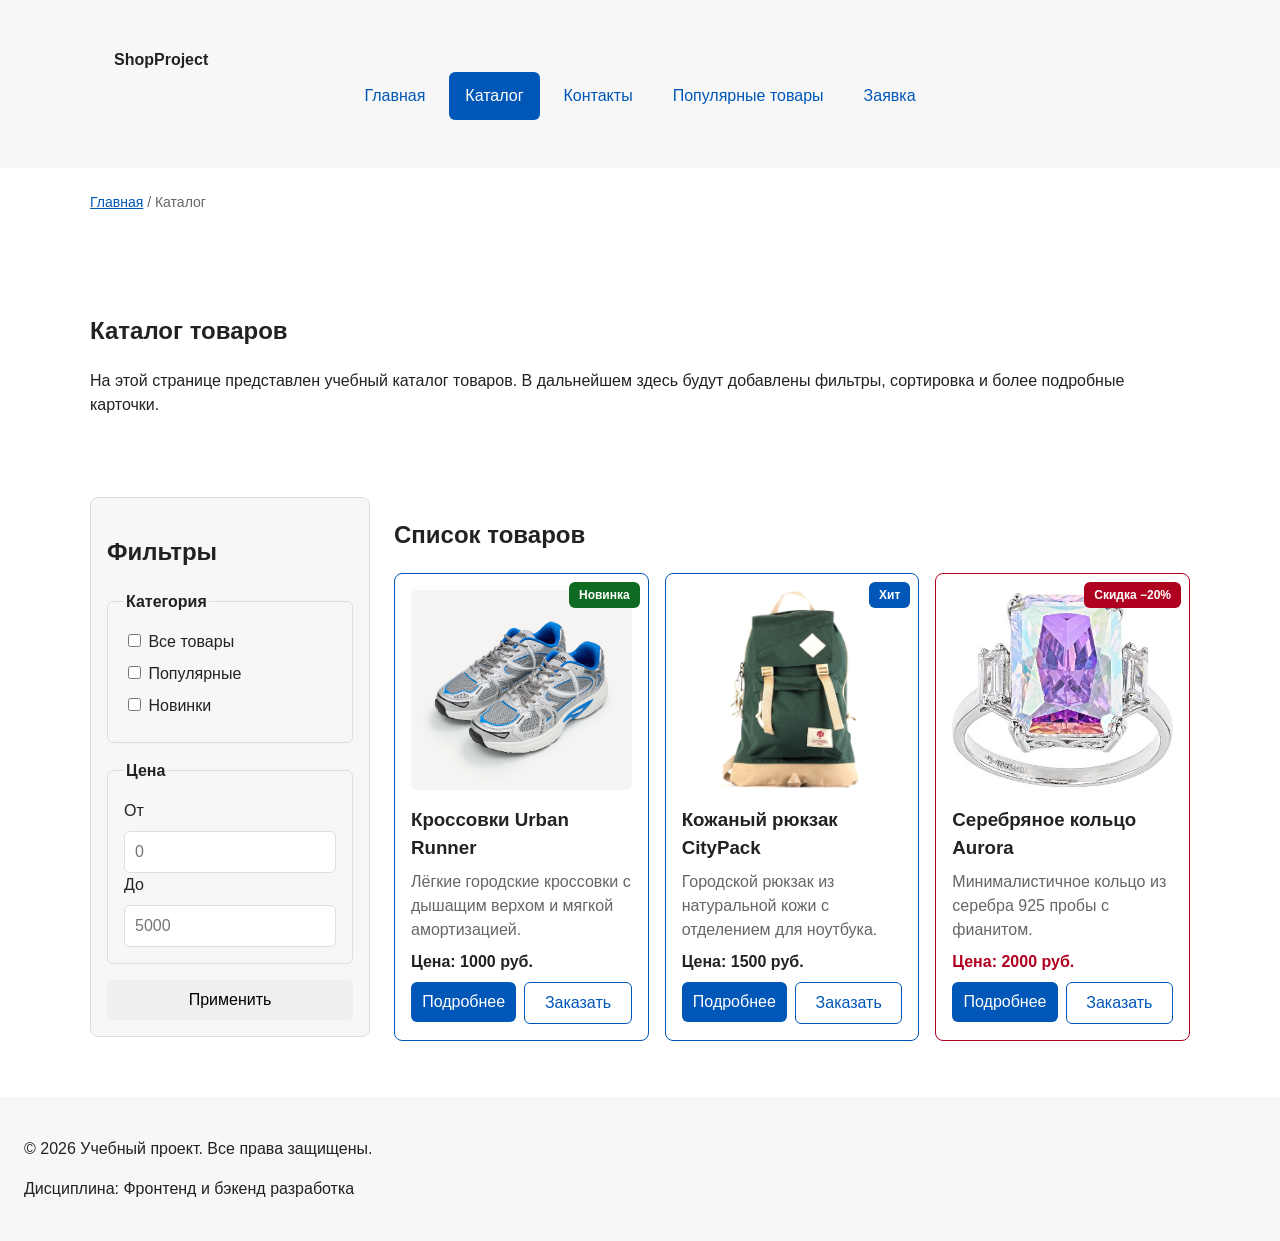
==== catalog.html @ 65dd4f40 "feat: add JavaScript basics to shop project" ====
<!DOCTYPE html>
<html lang="ru">

<head>
  <meta charset="UTF-8">
  <meta name="viewport" content="width=device-width, initial-scale=1.0">
  <meta name="description" content="Каталог товаров учебного интернет-магазина.">
  <title>Каталог товаров — Учебный интернет-магазин</title>
  <link rel="stylesheet" href="css/style.css">
  <link rel="stylesheet" href="css/responsive.css">
  <meta property="og:type" content="website">
  <meta property="og:title" content="Учебный интернет-магазин">
  <meta property="og:description" content="Учебный frontend-проект интернет-магазина.">
  <meta property="og:image" content="https://Just067.github.io/kr1-html-css-shop/images/preview.jpg">
  <script src="js/data.js" defer></script>
  <script src="js/main.js" defer></script>
</head>

<body>
  <a class="skip-link" href="#main">Перейти к основному содержимому</a>
  <header class="site-header">
    <div class="site-header__inner">
      <a class="site-header__logo" href="index.html">ShopProject</a>

      <nav class="site-nav" aria-label="Основная навигация">
        <ul class="site-nav__list">
          <li class="site-nav__item">
            <a class="site-nav__link" href="index.html">
              Главная
            </a>
          </li>
          <li class="site-nav__item">
            <a class="site-nav__link site-nav__link--active" href="catalog.html">Каталог</a>
          </li>
          <li class="site-nav__item">
            <a class="site-nav__link" href="contacts.html">Контакты</a>
          </li>
          <li class="site-nav__item">
            <a class="site-nav__link" href="index.html#popular">
              Популярные товары
            </a>
          </li>
          <li class="site-nav__item">
            <a class="site-nav__link" href="order.html">Заявка</a>
          </li>
        </ul>
      </nav>
    </div>
  </header>

  <main id="main" class="main">
    <nav class="breadcrumbs" aria-label="Хлебные крошки">
      <a class="breadcrumbs__link" href="index.html">Главная</a>
      <span class="breadcrumbs__current">Каталог</span>
    </nav>


    <section class="section">
      <h1>Каталог товаров</h1>
      <p>
        На этой странице представлен учебный каталог товаров.
        В дальнейшем здесь будут добавлены фильтры, сортировка и более
        подробные карточки.
      </p>
    </section>

    <section class="catalog-layout">
      <aside class="catalog-filters">
        <h2>Фильтры</h2>

        <form class="filters-form" action="#" method="get">
          <fieldset>
            <legend>Категория</legend>

            <label>
              <input type="checkbox" name="category" value="all">
              Все товары
            </label>

            <label>
              <input type="checkbox" name="category" value="popular">
              Популярные
            </label>

            <label>
              <input type="checkbox" name="category" value="new">
              Новинки
            </label>
          </fieldset>

          <fieldset>
            <legend>Цена</legend>

            <label for="price-from">От</label>
            <input id="price-from" name="price-from" type="number" min="0" placeholder="0">

            <label for="price-to">До</label>
            <input id="price-to" name="price-to" type="number" min="0" placeholder="5000">
          </fieldset>

          <button class="button" type="submit">Применить</button>
        </form>
      </aside>

      <section class="catalog-products">
        <h2>Список товаров</h2>

        <div class="products-grid">

          <article class="product-card product-card--featured product-card--new">
            <span class="product-card__badge">Новинка</span>
            <img class="product-card__image" src="images/product-1.jpeg" alt="Кроссовки Urban Runner" width="300" height="200" loading="lazy">
            <h3 class="product-card__title">Кроссовки Urban Runner</h3>
            <p class="product-card__description">
              Лёгкие городские кроссовки с дышащим верхом и мягкой амортизацией.
            </p>
            <p class="product-card__price">Цена: 1000 руб.</p>

            <div class="product-card__actions">
              <a class="button button--primary product-card__button" href="product-1.html">
                Подробнее
              </a>
              <a class="button button--secondary product-card__button"
                href="order.html?product=Кроссовки%20Urban%20Runner">
                Заказать
              </a>
            </div>
          </article>

          <article class="product-card product-card--featured product-card--hit">
            <span class="product-card__badge product-card__badge--hit">Хит</span>
            <img class="product-card__image" src="images/product-2.jpg" alt="Кожаный рюкзак CityPack" width="300" height="200" loading="lazy">
            <h3 class="product-card__title">Кожаный рюкзак CityPack</h3>
            <p class="product-card__description">
              Городской рюкзак из натуральной кожи с отделением для ноутбука.
            </p>
            <p class="product-card__price">Цена: 1500 руб.</p>
            <div class="product-card__actions">
              <a class="button button--primary product-card__button" href="product-2.html">
                Подробнее
              </a>
              <a class="button button--secondary product-card__button"
                href="order.html?product=Кожаный%20рюкзак%20CityPack">
                Заказать
              </a>
            </div>

          </article>

          <article class="product-card product-card--discount">
            <span class="product-card__badge">Скидка −20%</span>
            <img class="product-card__image" src="images/product-3.jpg" alt="Серебряное кольцо Aurora" width="300" height="200" loading="lazy">
            <h3 class="product-card__title">Серебряное кольцо Aurora</h3>
            <p class="product-card__description">
              Минималистичное кольцо из серебра 925 пробы с фианитом.
            </p>
            <p class="product-card__price">Цена: 2000 руб.</p>

            <div class="product-card__actions">
              <a class="button button--primary product-card__button" href="product-3.html">
                Подробнее
              </a>
              <a class="button button--secondary product-card__button"
                href="order.html?product=Серебряное%20кольцо%20Aurora">
                Заказать
              </a>
            </div>
          </article>
        </div>
      </section>
    </section>
  </main>

  <footer>
    <p>&copy; 2026 Учебный проект. Все права защищены.</p>
    <p>Дисциплина: Фронтенд и бэкенд разработка</p>
  </footer>
</body>

</html>
---- css/style.css ----
/* ===============================
   1. Переменные проекта
   =============================== */

:root {
  /* Основные цвета проекта */
  --color-bg: #ffffff;
  --color-text: #222222;
  --color-muted: #666666;
  --color-primary: #0057b8;
  --color-primary-dark: #003f86;
  --color-border: #dddddd;
  --color-surface: #f7f7f7;
  --color-surface-accent: #eef5ff;
  --color-danger: #b00020;
  --color-success: #0f6b22;
  --color-success-bg: #eefaf0;
  --color-white: #ffffff;

  /* Отступы */
  --space-xs: 4px;
  --space-sm: 8px;
  --space-md: 16px;
  --space-lg: 24px;
  --space-xl: 32px;

  /* Скругления */
  --radius-sm: 6px;
  --radius-md: 8px;
  --radius-lg: 12px;

  /* Размеры */
  --container-width: 1100px;
}

/* ===============================
   2. Базовые стили
   =============================== */

* {
  box-sizing: border-box;
}

main {
  flex: 1;
}

body {
  margin: 0;
  font-family: Arial, sans-serif;
  line-height: 1.5;
  color: var(--color-text);
  background-color: var(--color-bg);

  min-height: 100vh;
  display: flex;
  flex-direction: column;
}

/*
  Задаём внутренние отступы для основных областей страницы.
  Это делает содержимое визуально отделённым от краёв окна браузера.
*/
header,
main,
footer {
  padding: var(--space-lg);
}

/*
  Оформляем шапку страницы.
  Пока используется простой светло-серый фон.
*/
header {
  background-color: var(--color-surface);
}

/*
  Оформляем подвал страницы тем же фоном,
  чтобы визуально отделить его от основного содержимого.
*/
footer {
  background-color: var(--color-surface);
}

/* ===============================
   3. Общие элементы интерфейса
   =============================== */

a {
  color: var(--color-primary);
}

a:hover {
  background-color: var(--color-primary-dark);
  color: var(--color-white);
}

a:focus-visible {
  outline: 2px solid var(--color-primary);
  outline-offset: 3px;
}

.site-header {
  background-color: var(--color-surface);
}

.site-header__inner {
  max-width: var(--container-width);
  margin: 0 auto;
  padding: var(--space-lg);
}

.site-header__logo {
  font-weight: 700;
  color: var(--color-text);
  text-decoration: none;
}

.site-nav__list {
  display: flex;
  flex-wrap: wrap;
  justify-content: center;
  align-items: center;
  gap: var(--space-md);
  padding: 0;
  margin: var(--space-md) 0 0;
  list-style: none;
}

.site-nav__link {
  display: inline-block;
  padding: var(--space-sm) var(--space-md);
  color: var(--color-primary);
  text-decoration: none;
  border-radius: var(--radius-sm);
}

.site-nav__link:hover {
  color: var(--color-white);
  background-color: var(--color-primary);
}

.site-nav__link:focus-visible {
  outline: 2px solid var(--color-primary);
  outline-offset: 3px;
}

.site-nav__link--active {
  color: var(--color-white);
  background-color: var(--color-primary);
}

/* ===============================
   4. Компоненты страницы
   =============================== */

.hero {
  max-width: var(--container-width);
  margin: 0 auto var(--space-xl);
  padding: 96px var(--space-lg);
  min-height: 60vh;

  color: var(--color-text);
  background-color: var(--color-surface);
  border-radius: var(--radius-lg);

  display: grid;
  grid-template-columns: minmax(0, 1fr);
  gap: var(--space-lg);
  align-items: center;
  background: linear-gradient(135deg, var(--color-surface) 0%, #e2ebf5 100%);
  border: 1px solid var(--color-border);
}

.hero__title {
  font-size: clamp(28px, 4vw, 56px);
  margin: 0;
  max-width: 700px;
  line-height: 1.1;
}

.hero__lead {
  font-size: 18px;
  margin: 0;
  max-width: 60ch;
}

.section {
  max-width: var(--container-width);
}

.section h2 {
  margin-top: 0;
}

.product-card {
  display: flex;
  flex-direction: column;
  gap: var(--space-sm);
  padding: var(--space-md);
  border: 1px solid var(--color-border);
  border-radius: var(--radius-md);
  background-color: var(--color-bg);
  position: relative;
}

.product-card:hover {
  border-color: var(--color-primary);
}

.product-card--featured {
  border-color: var(--color-primary);
}

.product-card--discount {
  border-color: var(--color-danger);
}

.product-card__title {
  margin: 0;
  color: var(--color-text);
}

.product-card__description {
  margin: 0;
  color: var(--color-muted);
}

.product-card__price {
  margin: 0;
  font-weight: 700;
}

.product-card__image {
  width: 100%;
  height: 200px;
  object-fit: cover;
  border-radius: var(--radius-sm);
  margin-bottom: var(--space-sm);
}

.product-card--discount .product-card__price {
  color: var(--color-danger);
}

.product-card__button {
  align-self: flex-start;
}

.product-card__actions {
  display: flex;
  gap: var(--space-sm);
  margin-top: auto;
}

.product-card__actions .button {
  flex: 1;            
  text-align: center;  
  padding-inline: var(--space-xs);
}

.button {
  display: inline-block;
  padding: var(--space-sm) var(--space-md);
  border: none;
  border-radius: var(--radius-sm);
  font: inherit;
  text-decoration: none;
  cursor: pointer;
}

.button--primary {
  color: var(--color-white);
  background-color: var(--color-primary);
}

.button--primary:hover {
  background-color: var(--color-primary-dark);
}

.button--secondary {
  color: var(--color-primary);
  background-color: transparent;
  border: 1px solid var(--color-primary);
}

.button--secondary:hover {
  color: var(--color-white);
  background-color: var(--color-primary);
}

.button:focus-visible {
  outline: 2px solid var(--color-primary);
  outline-offset: 3px;
}

.button:disabled,
.button--disabled {
  opacity: 0.6;
  cursor: not-allowed;
}

/*
  Дополнительный информационный блок.
*/
.aside-info {
  max-width: var(--container-width);
  margin: 0 auto var(--space-xl);
  padding: var(--space-md);
  border-left: 4px solid var(--color-primary);
  background-color: var(--color-surface);
}

/* ===============================
   5. Форма и модальное окно
   =============================== */
.order-form__label {
  display: block;
}

.order-form__input,
.order-form__select,
.order-form__textarea {
  width: 100%;
  padding: 10px 12px;
  border: 1px solid var(--color-border);
  border-radius: var(--radius-sm);
  font: inherit;
}

.order-form__input:hover,
.order-form__select:hover,
.order-form__textarea:hover {
  border-color: var(--color-primary);
}

.order-form__input:focus-visible,
.order-form__select:focus-visible,
.order-form__textarea:focus-visible {
  outline: 2px solid var(--color-primary);
  outline-offset: 3px;
}

.order-form__actions {
  display: flex;
  flex-wrap: wrap;
  gap: var(--space-md);
}

[aria-invalid="true"] {
  border-color: var(--color-danger);
}

/*
  Сообщение об успешной отправке.
*/
.success-message {
  max-width: var(--container-width);
  margin: var(--space-lg) auto;
  padding: var(--space-md);
  border-left: 4px solid var(--color-success);
  background-color: var(--color-success-bg);
}

.breadcrumbs {
  max-width: var(--container-width);
  margin: 0 auto var(--space-md);
  font-size: 14px;
  color: var(--color-muted);
}

.breadcrumbs__link {
  color: var(--color-primary);
}

.breadcrumbs__current::before {
  content: " / ";
  color: var(--color-muted);
}

html {
  scroll-behavior: smooth;
}

:target {
  outline: 2px dashed var(--color-primary);
  outline-offset: 4px;
}

.products-grid {
  display: grid;
  grid-template-columns: repeat(3, 1fr);
  gap: var(--space-lg);
}

.catalog-layout {
  max-width: var(--container-width);
  margin: 0 auto var(--space-xl);
  display: grid;
  gap: var(--space-lg);
}

.catalog-filters {
  grid-area: filters;
  padding: var(--space-md);
  border: 1px solid var(--color-border);
  border-radius: var(--radius-md);
  background-color: var(--color-surface);
}

.catalog-products {
  grid-area: products;
}

.filters-form {
  display: grid;
  gap: var(--space-md);
}

.filters-form fieldset {
  margin: 0;
  padding: var(--space-md);
  border: 1px solid var(--color-border);
  border-radius: var(--radius-sm);
}

.filters-form legend {
  font-weight: 700;
}

.filters-form label {
  display: block;
  margin-bottom: var(--space-sm);
}

.filters-form input[type="number"] {
  width: 100%;
  padding: 8px 10px;
  border: 1px solid var(--color-border);
  border-radius: var(--radius-sm);
  font: inherit;
}

.product-card__badge {
  position: absolute;
  top: var(--space-sm);
  right: var(--space-sm);
  z-index: 2;
  padding: 4px 10px;
  font-size: 12px;
  font-weight: 700;
  color: var(--color-white);
  background-color: var(--color-danger);
  border-radius: var(--radius-sm);
}

.product-card__badge--hit {
  background-color: var(--color-primary);
}

.product-card--new .product-card__badge {
  background-color: var(--color-success);
}

.order-layout {
  max-width: var(--container-width);
  margin: 0 auto var(--space-xl);
  display: grid;
  grid-template-columns: 1fr 320px;
  gap: var(--space-xl);
  align-items: start;
}

.order-layout__form h2 {
  margin-top: 0;
}

.order-form__checkbox-label {
  display: flex;
  align-items: center;
  gap: var(--space-sm);
  font-size: 14px;
}

.order-form__checkbox {
  width: 16px;
  height: 16px;
}

.order-steps {
  padding-left: var(--space-lg);
}

@media (max-width: 720px) {
  .order-layout {
    grid-template-columns: 1fr;
  }
}

.product-table {
  width: 100%;
  border-collapse: separate;
  border-spacing: 0;
  background-color: var(--color-bg);
  border: 1px solid var(--color-border);
  border-radius: var(--radius-md);
  overflow: hidden;
  box-shadow: 0 2px 8px rgba(0, 0, 0, 0.04);
}

.product-table caption {
  caption-side: top;
  margin-bottom: var(--space-md);
  font-size: 16px;
  font-weight: 700;
  color: var(--color-muted);
  text-align: left;
}

.product-table th,
.product-table td {
  padding: var(--space-md) var(--space-lg);
  text-align: left;
  vertical-align: top;
}

.product-table thead th {
  font-size: 14px;
  font-weight: 700;
  letter-spacing: 0.03em;
  text-transform: uppercase;
  color: var(--color-white);
  background-color: var(--color-primary);
  border-bottom: none;
}

.product-table tbody tr + tr td {
  border-top: 1px solid var(--color-border);
}

.product-table tbody th,
.product-table tbody td:first-child {
  width: 40%;
  font-weight: 600;
  color: var(--color-text);
  background-color: var(--color-surface);
}

img {
  display: block;
  max-width: 100%;
  height: auto;
}

.callback-dialog {
  width: min(100% - 32px, 480px);
  padding: var(--space-lg);
  border: none;
  border-radius: var(--radius-lg);
  box-shadow: 0 20px 60px rgba(0, 0, 0, 0.25);
}

.callback-dialog::backdrop {
  background-color: rgba(0, 0, 0, 0.55);
  backdrop-filter: blur(2px);
}

.callback-dialog__title {
  margin: 0 0 var(--space-sm);
}

.callback-dialog__hint {
  margin: 0 0 var(--space-lg);
  color: var(--color-muted);
  font-size: 14px;
}

.callback-form__field {
  margin-bottom: var(--space-md);
}

.callback-form__label {
  display: block;
  margin-bottom: var(--space-xs);
  font-weight: 600;
}

.callback-form__input {
  width: 100%;
  padding: 10px 12px;
  border: 1px solid var(--color-border);
  border-radius: var(--radius-sm);
  font: inherit;
}

.callback-form__input:focus-visible {
  outline: 2px solid var(--color-primary);
  outline-offset: 2px;
}

.callback-form__consent {
  display: flex;
  align-items: center;
  gap: var(--space-sm);
  margin: var(--space-md) 0 var(--space-lg);
  font-size: 14px;
}

.callback-form__actions {
  display: flex;
  gap: var(--space-md);
}

.callback-dialog__success {
  margin: var(--space-md) 0 0;
  padding: var(--space-sm) var(--space-md);
  border-left: 4px solid var(--color-success);
  background-color: var(--color-success-bg);
  border-radius: var(--radius-sm);
}

.callback-fab {
  position: fixed;
  right: var(--space-lg);
  bottom: calc(var(--space-lg) + 60px);
  z-index: 30;
  width: 52px;
  height: 52px;
  display: inline-flex;
  align-items: center;
  justify-content: center;
  font-size: 22px;
  color: var(--color-white);
  background-color: var(--color-primary);
  border: none;
  border-radius: 50%;
  cursor: pointer;
  box-shadow: 0 6px 16px rgba(0, 87, 184, 0.35);
  transition: transform 0.2s ease, background-color 0.2s ease;
}

.callback-fab:hover {
  background-color: var(--color-primary-dark);
  transform: translateY(-2px);
}

.callback-fab:focus-visible {
  outline: 2px solid var(--color-primary);
  outline-offset: 3px;
}

.product-detail {
  display: grid;
  grid-template-columns: 1fr 1fr;
  gap: var(--space-xl);
  align-items: start;
}

.product-detail__media {
  position: relative;
  aspect-ratio: 4 / 3;
  border-radius: var(--radius-lg);
  overflow: hidden;
  background-color: var(--color-surface);
}

.product-detail__image {
  width: 100%;
  height: 100%;
  object-fit: cover;
}

.product-detail__title {
  margin-top: 0;
}

.product-detail__price {
  font-size: 22px;
  font-weight: 700;
  color: var(--color-primary);
}

.product-detail__actions {
  display: flex;
  flex-wrap: wrap;
  gap: var(--space-md);
  margin-top: var(--space-lg);
}

@media (max-width: 720px) {
  .product-detail {
    grid-template-columns: 1fr;
  }
}

.skip-link {
  position: absolute;
  left: 16px;
  top: -100px;
  z-index: 1000;
  padding: 8px 12px;
  color: #ffffff;
  background-color: #111111;
  border-radius: 6px;
  text-decoration: none;
}

.skip-link:focus,
.skip-link:focus-visible {
  top: 16px;
}

.advantages-list {
  display: grid;
  grid-template-columns: 1fr; /* Одна колонка на мобильных */
  gap: var(--space-md);
  padding: 0;
  margin: var(--space-lg) 0 0 0;
  list-style: none; /* Убираем стандартные точки */
}

/* На планшетах и десктопах делаем 2 колонки */
@media (min-width: 768px) {
  .advantages-list {
    grid-template-columns: repeat(2, 1fr);
    gap: var(--space-lg);
  }
}

.advantages-list li {
  position: relative;
  padding: 16px 16px 16px 48px;
  background-color: var(--color-surface);
  border: 1px solid var(--color-border);
  border-left: 4px solid var(--color-primary);
  border-radius: var(--radius-sm);
  font-size: 16px;
  line-height: 1.5;
}

.advantages-list li::before {
  content: "✓";
  position: absolute;
  left: 16px;
  top: 50%;
  transform: translateY(-50%);
  
  display: flex;
  align-items: center;
  justify-content: center;
  width: 22px;
  height: 22px;
  
  background-color: var(--color-success);
  color: var(--color-white);
  font-size: 12px;
  font-weight: bold;
  border-radius: 50%;
}
---- css/responsive.css ----
/*
  Адаптивные стили для контрольной работы №3.
  Подход: Mobile First.
  Базовые стили рассчитаны на мобильный экран.
  Расширения добавляются через min-width медиазапросы.
*/

body {
  overflow-x: hidden;
}

.section {
  width: min(100% - 32px, 1200px);
  margin-inline: auto;
  padding-block: clamp(24px, 5vw, 64px);
}

.site-nav__list {
  display: flex;
  flex-direction: column;
  gap: var(--space-sm, 8px);
  padding: 0;
  margin: 0;
  list-style: none;
}

.site-nav__link {
  display: block;
  padding: 12px 16px;
}

@media (min-width: 768px) {
  .site-nav__list {
    flex-direction: row;
    flex-wrap: wrap;
    align-items: center;
  }
}

.site-header {
  position: sticky;
  top: 0;
  z-index: 100;
}

.hero {
  grid-template-columns: minmax(0, 1fr);
  gap: var(--space-lg, 24px);
  align-items: center;
}

.hero__content {
  display: grid;
  gap: var(--space-md, 16px);
  justify-items: start;
}

.hero__media {
  margin: 0;
  width: 100%;
}

.hero__image {
  display: block;
  width: 100%;
  max-width: 520px;
  margin-inline: auto;
  border-radius: var(--radius-lg);
  box-shadow: 0 20px 40px rgba(0, 0, 0, 0.15);
  object-fit: cover;
}

@media (min-width: 900px) {
  .hero {
    grid-template-columns: minmax(0, 1fr) minmax(320px, 520px);
    align-items: center;
  }
}

.products-grid {
  display: grid;
  grid-template-columns: 1fr;
  gap: var(--space-md, 16px);
}

.product-card {
  min-width: 0;
}

.product-card__title,
.product-card__description {
  overflow-wrap: anywhere;
}

@media (min-width: 640px) {
  .products-grid {
    grid-template-columns: repeat(2, minmax(0, 1fr));
  }
}

@media (min-width: 1024px) {
  .products-grid {
    grid-template-columns: repeat(3, minmax(0, 1fr));
  }
}

@media (min-width: 1280px) {
  .products-grid {
    grid-template-columns: repeat(4, minmax(0, 1fr));
  }

  .catalog-products .products-grid {
    grid-template-columns: repeat(3, minmax(0, 1fr));
  }
}

.catalog-layout {
  display: grid;
  grid-template-columns: minmax(0, 1fr);
  grid-template-areas:
    "filters"
    "products";
  gap: var(--space-lg, 24px);
}

@media (min-width: 1024px) {
  .catalog-layout {
    grid-template-columns: 280px minmax(0, 1fr);
    grid-template-areas: "filters products";
    align-items: start;
  }

  .catalog-filters {
    position: sticky;
    top: 88px;
  }
}

.order-form {
  display: grid;
  gap: var(--space-md, 16px);
}

.order-form__field {
  display: grid;
  gap: var(--space-xs, 8px);
}

.order-form__input,
.order-form__textarea,
.order-form__select {
  width: 100%;
  min-height: 44px;
  padding: 10px 12px;
  font: inherit;
}

.order-form__textarea {
  min-height: 120px;
  resize: vertical;
}

@media (min-width: 768px) {
  .order-form {
    grid-template-columns: repeat(2, minmax(0, 1fr));
  }

  .order-form__field--wide,
  .order-form__actions {
    grid-column: 1 / -1;
  }
}

.table-wrapper {
  width: 100%;
  overflow-x: auto;
  -webkit-overflow-scrolling: touch;
}

.product-table {
  width: 100%;
  min-width: 640px;
}
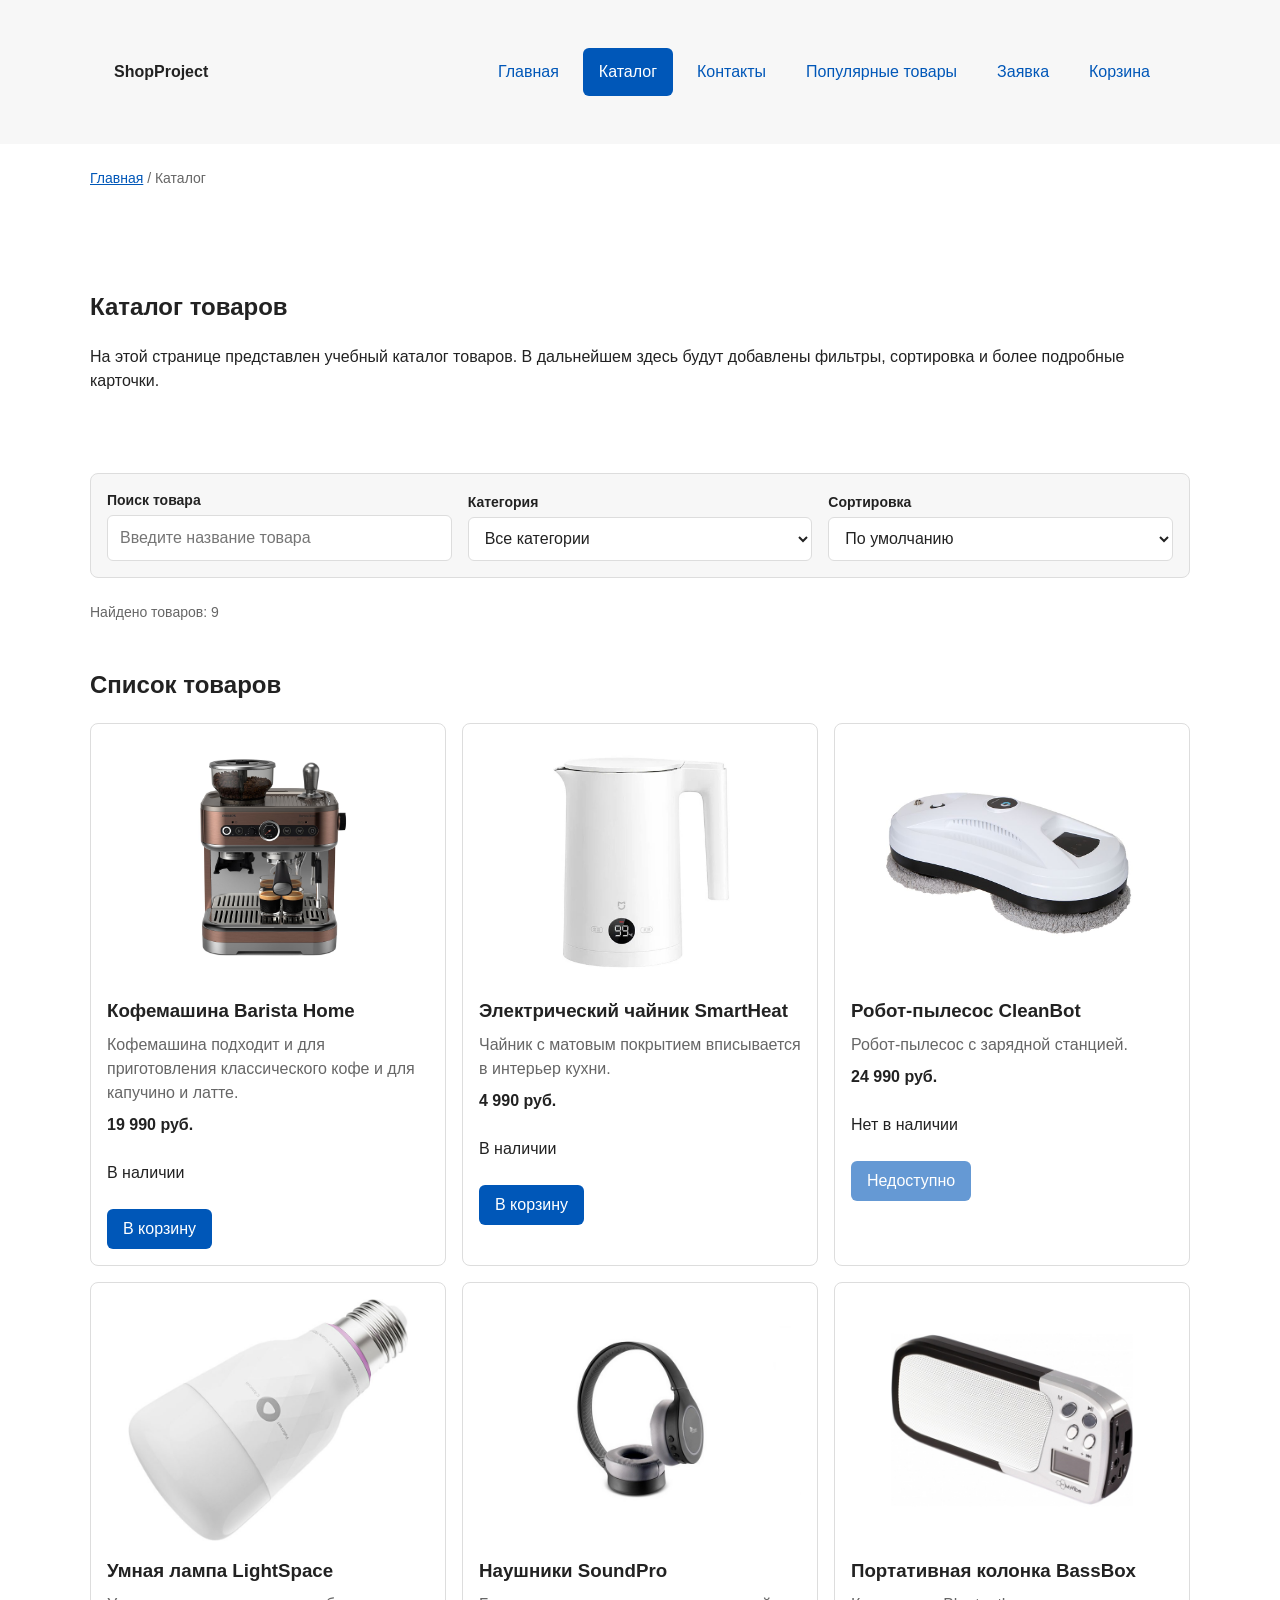
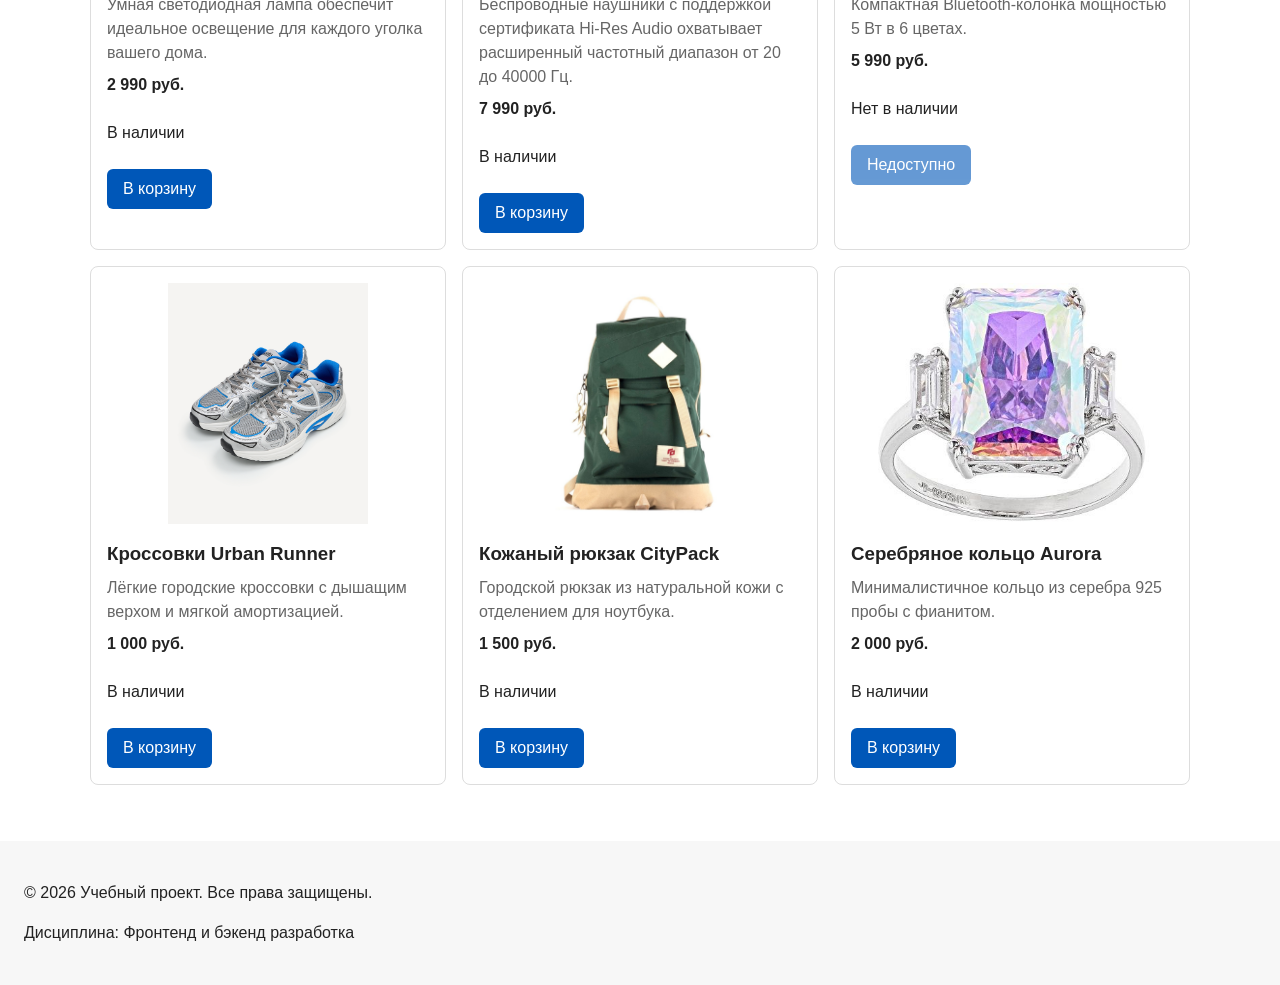
==== commit c19acc97: "feat: complete JavaScript shop project" ====
--- a/catalog.html
+++ b/catalog.html
@@ -13,6 +13,8 @@
   <meta property="og:description" content="Учебный frontend-проект интернет-магазина.">
   <meta property="og:image" content="https://Just067.github.io/kr1-html-css-shop/images/preview.jpg">
   <script src="js/data.js" defer></script>
+  <script src="js/cart.js" defer></script>
+  <script src="js/catalog.js" defer></script>
   <script src="js/main.js" defer></script>
 </head>
 
@@ -22,7 +24,14 @@
     <div class="site-header__inner">
       <a class="site-header__logo" href="index.html">ShopProject</a>
 
-      <nav class="site-nav" aria-label="Основная навигация">
+      <button class="site-nav-toggle" type="button" id="site-nav-toggle" aria-controls="site-nav" aria-expanded="false"
+        aria-label="Открыть меню">
+        <span class="site-nav-toggle__bar"></span>
+        <span class="site-nav-toggle__bar"></span>
+        <span class="site-nav-toggle__bar"></span>
+      </button>
+
+      <nav class="site-nav" id="site-nav" aria-label="Основная навигация">
         <ul class="site-nav__list">
           <li class="site-nav__item">
             <a class="site-nav__link" href="index.html">
@@ -42,6 +51,9 @@
           </li>
           <li class="site-nav__item">
             <a class="site-nav__link" href="order.html">Заявка</a>
+          </li>
+          <li class="site-nav__item">
+            <a class="site-nav__link" href="cart.html">Корзина</a>
           </li>
         </ul>
       </nav>
@@ -65,108 +77,44 @@
     </section>
 
     <section class="catalog-layout">
-      <aside class="catalog-filters">
-        <h2>Фильтры</h2>
+      <section class="catalog-controls" aria-label="Управление каталогом">
+        <div class="catalog-controls__group">
+          <label for="catalog-search">Поиск товара</label>
+          <input id="catalog-search" class="catalog-controls__input" type="search" placeholder="Введите название товара"
+            autocomplete="off">
+        </div>
 
-        <form class="filters-form" action="#" method="get">
-          <fieldset>
-            <legend>Категория</legend>
+        <div class="catalog-controls__group">
+          <label for="category-filter">Категория</label>
+          <select id="category-filter" class="catalog-controls__select">
+            <option value="all">Все категории</option>
+            <option value="kitchen">Кухня</option>
+            <option value="home">Дом</option>
+            <option value="electronics">Электроника</option>
+            <option value="shoes">Обувь</option>
+            <option value="accessories">Аксессуары</option>
+          </select>
+        </div>
 
-            <label>
-              <input type="checkbox" name="category" value="all">
-              Все товары
-            </label>
+        <div class="catalog-controls__group">
+          <label for="sort-select">Сортировка</label>
+          <select id="sort-select" class="catalog-controls__select">
+            <option value="default">По умолчанию</option>
+            <option value="price-asc">Сначала дешевле</option>
+            <option value="price-desc">Сначала дороже</option>
+            <option value="title-asc">По названию А-Я</option>
+          </select>
+        </div>
+      </section>
 
-            <label>
-              <input type="checkbox" name="category" value="popular">
-              Популярные
-            </label>
+      <p class="catalog-count" aria-live="polite"></p>
+      <p class="catalog-empty" hidden>По выбранным условиям товары не найдены.</p>
 
-            <label>
-              <input type="checkbox" name="category" value="new">
-              Новинки
-            </label>
-          </fieldset>
-
-          <fieldset>
-            <legend>Цена</legend>
-
-            <label for="price-from">От</label>
-            <input id="price-from" name="price-from" type="number" min="0" placeholder="0">
-
-            <label for="price-to">До</label>
-            <input id="price-to" name="price-to" type="number" min="0" placeholder="5000">
-          </fieldset>
-
-          <button class="button" type="submit">Применить</button>
-        </form>
-      </aside>
 
       <section class="catalog-products">
         <h2>Список товаров</h2>
 
-        <div class="products-grid">
-
-          <article class="product-card product-card--featured product-card--new">
-            <span class="product-card__badge">Новинка</span>
-            <img class="product-card__image" src="images/product-1.jpeg" alt="Кроссовки Urban Runner" width="300" height="200" loading="lazy">
-            <h3 class="product-card__title">Кроссовки Urban Runner</h3>
-            <p class="product-card__description">
-              Лёгкие городские кроссовки с дышащим верхом и мягкой амортизацией.
-            </p>
-            <p class="product-card__price">Цена: 1000 руб.</p>
-
-            <div class="product-card__actions">
-              <a class="button button--primary product-card__button" href="product-1.html">
-                Подробнее
-              </a>
-              <a class="button button--secondary product-card__button"
-                href="order.html?product=Кроссовки%20Urban%20Runner">
-                Заказать
-              </a>
-            </div>
-          </article>
-
-          <article class="product-card product-card--featured product-card--hit">
-            <span class="product-card__badge product-card__badge--hit">Хит</span>
-            <img class="product-card__image" src="images/product-2.jpg" alt="Кожаный рюкзак CityPack" width="300" height="200" loading="lazy">
-            <h3 class="product-card__title">Кожаный рюкзак CityPack</h3>
-            <p class="product-card__description">
-              Городской рюкзак из натуральной кожи с отделением для ноутбука.
-            </p>
-            <p class="product-card__price">Цена: 1500 руб.</p>
-            <div class="product-card__actions">
-              <a class="button button--primary product-card__button" href="product-2.html">
-                Подробнее
-              </a>
-              <a class="button button--secondary product-card__button"
-                href="order.html?product=Кожаный%20рюкзак%20CityPack">
-                Заказать
-              </a>
-            </div>
-
-          </article>
-
-          <article class="product-card product-card--discount">
-            <span class="product-card__badge">Скидка −20%</span>
-            <img class="product-card__image" src="images/product-3.jpg" alt="Серебряное кольцо Aurora" width="300" height="200" loading="lazy">
-            <h3 class="product-card__title">Серебряное кольцо Aurora</h3>
-            <p class="product-card__description">
-              Минималистичное кольцо из серебра 925 пробы с фианитом.
-            </p>
-            <p class="product-card__price">Цена: 2000 руб.</p>
-
-            <div class="product-card__actions">
-              <a class="button button--primary product-card__button" href="product-3.html">
-                Подробнее
-              </a>
-              <a class="button button--secondary product-card__button"
-                href="order.html?product=Серебряное%20кольцо%20Aurora">
-                Заказать
-              </a>
-            </div>
-          </article>
-        </div>
+        <div class="products-grid" data-products-container></div>
       </section>
     </section>
   </main>
--- a/css/style.css
+++ b/css/style.css
@@ -109,6 +109,11 @@
   max-width: var(--container-width);
   margin: 0 auto;
   padding: var(--space-lg);
+  display: flex;
+  flex-wrap: wrap;
+  align-items: center;
+  justify-content: space-between;
+  gap: var(--space-md);
 }
 
 .site-header__logo {
@@ -234,8 +239,10 @@
 
 .product-card__image {
   width: 100%;
-  height: 200px;
-  object-fit: cover;
+  aspect-ratio: 4 / 3;
+  height: auto;
+  object-fit: contain;
+  object-position: center;
   border-radius: var(--radius-sm);
   margin-bottom: var(--space-sm);
 }
@@ -397,16 +404,9 @@
 .catalog-layout {
   max-width: var(--container-width);
   margin: 0 auto var(--space-xl);
-  display: grid;
+  display: flex;
+  flex-direction: column;
   gap: var(--space-lg);
-}
-
-.catalog-filters {
-  grid-area: filters;
-  padding: var(--space-md);
-  border: 1px solid var(--color-border);
-  border-radius: var(--radius-md);
-  background-color: var(--color-surface);
 }
 
 .catalog-products {
@@ -757,4 +757,320 @@
   font-size: 12px;
   font-weight: bold;
   border-radius: 50%;
-}+}
+
+.form-error {
+  min-height: 1.2em;
+  margin: 0;
+  font-size: 14px;
+  color: var(--color-danger);
+}
+
+.form-message {
+  margin: var(--space-md) 0 0;
+  padding: var(--space-sm) var(--space-md);
+  border-left: 4px solid var(--color-danger);
+  background-color: var(--color-surface);
+  border-radius: var(--radius-sm);
+  color: var(--color-danger);
+}
+
+.form-message:empty {
+  display: none;
+}
+
+/* ===============================
+   Корзина
+   =============================== */
+
+/* --- Счётчик в шапке --- */
+.cart-counter {
+  display: inline-flex;
+  align-items: center;
+  gap: var(--space-xs);
+  padding: var(--space-sm) var(--space-md);
+  color: var(--color-primary);
+  font-weight: 600;
+  text-decoration: none;
+  border-radius: var(--radius-sm);
+}
+
+.cart-counter:hover {
+  color: var(--color-white);
+  background-color: var(--color-primary);
+}
+
+.cart-counter:focus-visible {
+  outline: 2px solid var(--color-primary);
+  outline-offset: 3px;
+}
+
+/* --- Пустое состояние --- */
+.cart-empty {
+  max-width: var(--container-width);
+  margin: 0 auto var(--space-xl);
+  padding: var(--space-xl) var(--space-lg);
+  text-align: center;
+  background-color: var(--color-surface);
+  border: 1px solid var(--color-border);
+  border-radius: var(--radius-lg);
+}
+
+.cart-empty__text {
+  margin: 0 0 var(--space-sm);
+  font-size: 20px;
+  font-weight: 600;
+}
+
+.cart-empty__hint {
+  margin: 0 0 var(--space-lg);
+  color: var(--color-muted);
+}
+
+/* --- Сетка страницы: слева список, справа «Итого» --- */
+.cart-content {
+  max-width: var(--container-width);
+  margin: 0 auto var(--space-xl);
+  display: grid;
+  grid-template-columns: 1fr;
+  gap: var(--space-lg);
+}
+
+/* --- Список позиций --- */
+.cart-items {
+  display: flex;
+  flex-direction: column;
+  gap: var(--space-md);
+  padding: 0;
+  margin: 0;
+  list-style: none;
+}
+
+/* --- Одна позиция --- */
+.cart-item {
+  display: flex;
+  flex-wrap: wrap;
+  align-items: center;
+  gap: var(--space-sm) var(--space-md);
+  padding: var(--space-md);
+  border: 1px solid var(--color-border);
+  border-radius: var(--radius-md);
+  background-color: var(--color-bg);
+}
+
+.cart-item__title {
+  flex: 1 1 200px;
+  margin: 0;
+  font-size: 16px;
+  overflow-wrap: anywhere;
+}
+
+.cart-item__price {
+  margin: 0;
+  color: var(--color-muted);
+  font-size: 14px;
+  white-space: nowrap;
+}
+
+.cart-item__sum {
+  margin: 0;
+  font-weight: 700;
+  color: var(--color-primary);
+  white-space: nowrap;
+}
+
+/* --- Кнопки управления количеством --- */
+.cart-item__controls {
+  display: flex;
+  gap: var(--space-xs);
+  margin-left: auto;
+}
+
+.cart-item__controls button {
+  min-width: 36px;
+  min-height: 36px;
+  padding: 0 var(--space-sm);
+  border: 1px solid var(--color-border);
+  border-radius: var(--radius-sm);
+  background-color: var(--color-surface);
+  color: var(--color-text);
+  font: inherit;
+  cursor: pointer;
+  transition: border-color 0.15s ease, color 0.15s ease;
+}
+
+.cart-item__controls button:hover {
+  border-color: var(--color-primary);
+  color: var(--color-primary);
+}
+
+.cart-item__controls button:focus-visible {
+  outline: 2px solid var(--color-primary);
+  outline-offset: 2px;
+}
+
+.cart-item__controls button[data-action="remove"] {
+  color: var(--color-danger);
+  border-color: var(--color-danger);
+}
+
+.cart-item__controls button[data-action="remove"]:hover {
+  color: var(--color-white);
+  background-color: var(--color-danger);
+}
+
+/* --- Блок «Итого» --- */
+.cart-summary {
+  padding: var(--space-md);
+  border: 1px solid var(--color-border);
+  border-radius: var(--radius-md);
+  background-color: var(--color-surface);
+}
+
+.cart-summary h2 {
+  margin: 0 0 var(--space-md);
+}
+
+.cart-summary__row {
+  display: flex;
+  justify-content: space-between;
+  gap: var(--space-sm);
+  margin: 0 0 var(--space-sm);
+}
+
+.cart-summary__row--total {
+  margin-top: var(--space-md);
+  padding-top: var(--space-md);
+  border-top: 1px solid var(--color-border);
+  font-size: 18px;
+  font-weight: 700;
+  color: var(--color-primary);
+}
+
+.cart-summary__actions {
+  display: flex;
+  flex-direction: column;
+  gap: var(--space-sm);
+  margin-top: var(--space-lg);
+}
+
+.cart-summary__actions .button {
+  text-align: center;
+}
+
+/* --- Двухколоночная раскладка на широких экранах --- */
+@media (min-width: 900px) {
+  .cart-content {
+    grid-template-columns: minmax(0, 1fr) 320px;
+    gap: var(--space-xl);
+    align-items: start;
+  }
+
+  .cart-summary {
+    position: sticky;
+    top: 88px;
+  }
+}
+
+/* ===============================
+   Фильтры и поиск в каталоге
+   =============================== */
+
+.catalog-controls {
+  display: flex;
+  flex-direction: column;
+  gap: var(--space-md);
+  padding: var(--space-md);
+  border: 1px solid var(--color-border);
+  border-radius: var(--radius-md);
+  background-color: var(--color-surface);
+}
+
+.catalog-controls__group {
+  display: flex;
+  flex-direction: column;
+  gap: var(--space-xs);
+  min-width: 0;
+}
+
+.catalog-controls__group label {
+  font-size: 14px;
+  font-weight: 600;
+  color: var(--color-text);
+}
+
+.catalog-controls__input,
+.catalog-controls__select {
+  width: 100%;
+  min-height: 44px;
+  padding: 10px 12px;
+  font: inherit;
+  color: var(--color-text);
+  background-color: var(--color-white);
+  border: 1px solid var(--color-border);
+  border-radius: var(--radius-sm);
+}
+
+.catalog-controls__input:hover,
+.catalog-controls__select:hover {
+  border-color: var(--color-primary);
+}
+
+.catalog-controls__input:focus-visible,
+.catalog-controls__select:focus-visible {
+  outline: 2px solid var(--color-primary);
+  outline-offset: 2px;
+}
+
+.catalog-count {
+  margin: 0;
+  font-size: 14px;
+  color: var(--color-muted);
+}
+
+.catalog-empty {
+  margin: 0;
+  padding: var(--space-lg);
+  text-align: center;
+  color: var(--color-text);
+  background-color: var(--color-surface-accent);
+  border-left: 4px solid var(--color-primary);
+  border-radius: var(--radius-sm);
+}
+
+/* ===============================
+   Гамбургер-кнопка
+   =============================== */
+
+.site-nav-toggle {
+  display: none;                     
+  width: 44px;
+  height: 44px;
+  padding: 0;
+  background-color: transparent;
+  border: 1px solid var(--color-border);
+  border-radius: var(--radius-sm);
+  cursor: pointer;
+  align-items: center;
+  justify-content: center;
+  flex-direction: column;
+  gap: 5px;
+}
+
+.site-nav-toggle:hover {
+  border-color: var(--color-primary);
+}
+
+.site-nav-toggle:focus-visible {
+  outline: 2px solid var(--color-primary);
+  outline-offset: 3px;
+}
+
+.site-nav-toggle__bar {
+  display: block;
+  width: 22px;
+  height: 2px;
+  background-color: var(--color-text);
+  border-radius: 2px;
+  transition: transform 0.2s ease, opacity 0.2s ease;
+}
--- a/css/responsive.css
+++ b/css/responsive.css
@@ -34,6 +34,21 @@
     flex-direction: row;
     flex-wrap: wrap;
     align-items: center;
+  }
+}
+
+@media (max-width: 767px) {
+  .site-nav-toggle {
+    display: inline-flex;
+  }
+
+  .site-nav {
+    display: none;
+    width: 100%;
+  }
+
+  .site-nav--open {
+    display: block;
   }
 }
 
@@ -114,28 +129,6 @@
   }
 }
 
-.catalog-layout {
-  display: grid;
-  grid-template-columns: minmax(0, 1fr);
-  grid-template-areas:
-    "filters"
-    "products";
-  gap: var(--space-lg, 24px);
-}
-
-@media (min-width: 1024px) {
-  .catalog-layout {
-    grid-template-columns: 280px minmax(0, 1fr);
-    grid-template-areas: "filters products";
-    align-items: start;
-  }
-
-  .catalog-filters {
-    position: sticky;
-    top: 88px;
-  }
-}
-
 .order-form {
   display: grid;
   gap: var(--space-md, 16px);
@@ -181,3 +174,14 @@
   width: 100%;
   min-width: 640px;
 }
+
+@media (min-width: 768px) {
+  .catalog-controls {
+    flex-direction: row;
+    align-items: flex-end;
+  }
+
+  .catalog-controls__group {
+    flex: 1 1 0;
+  }
+}
